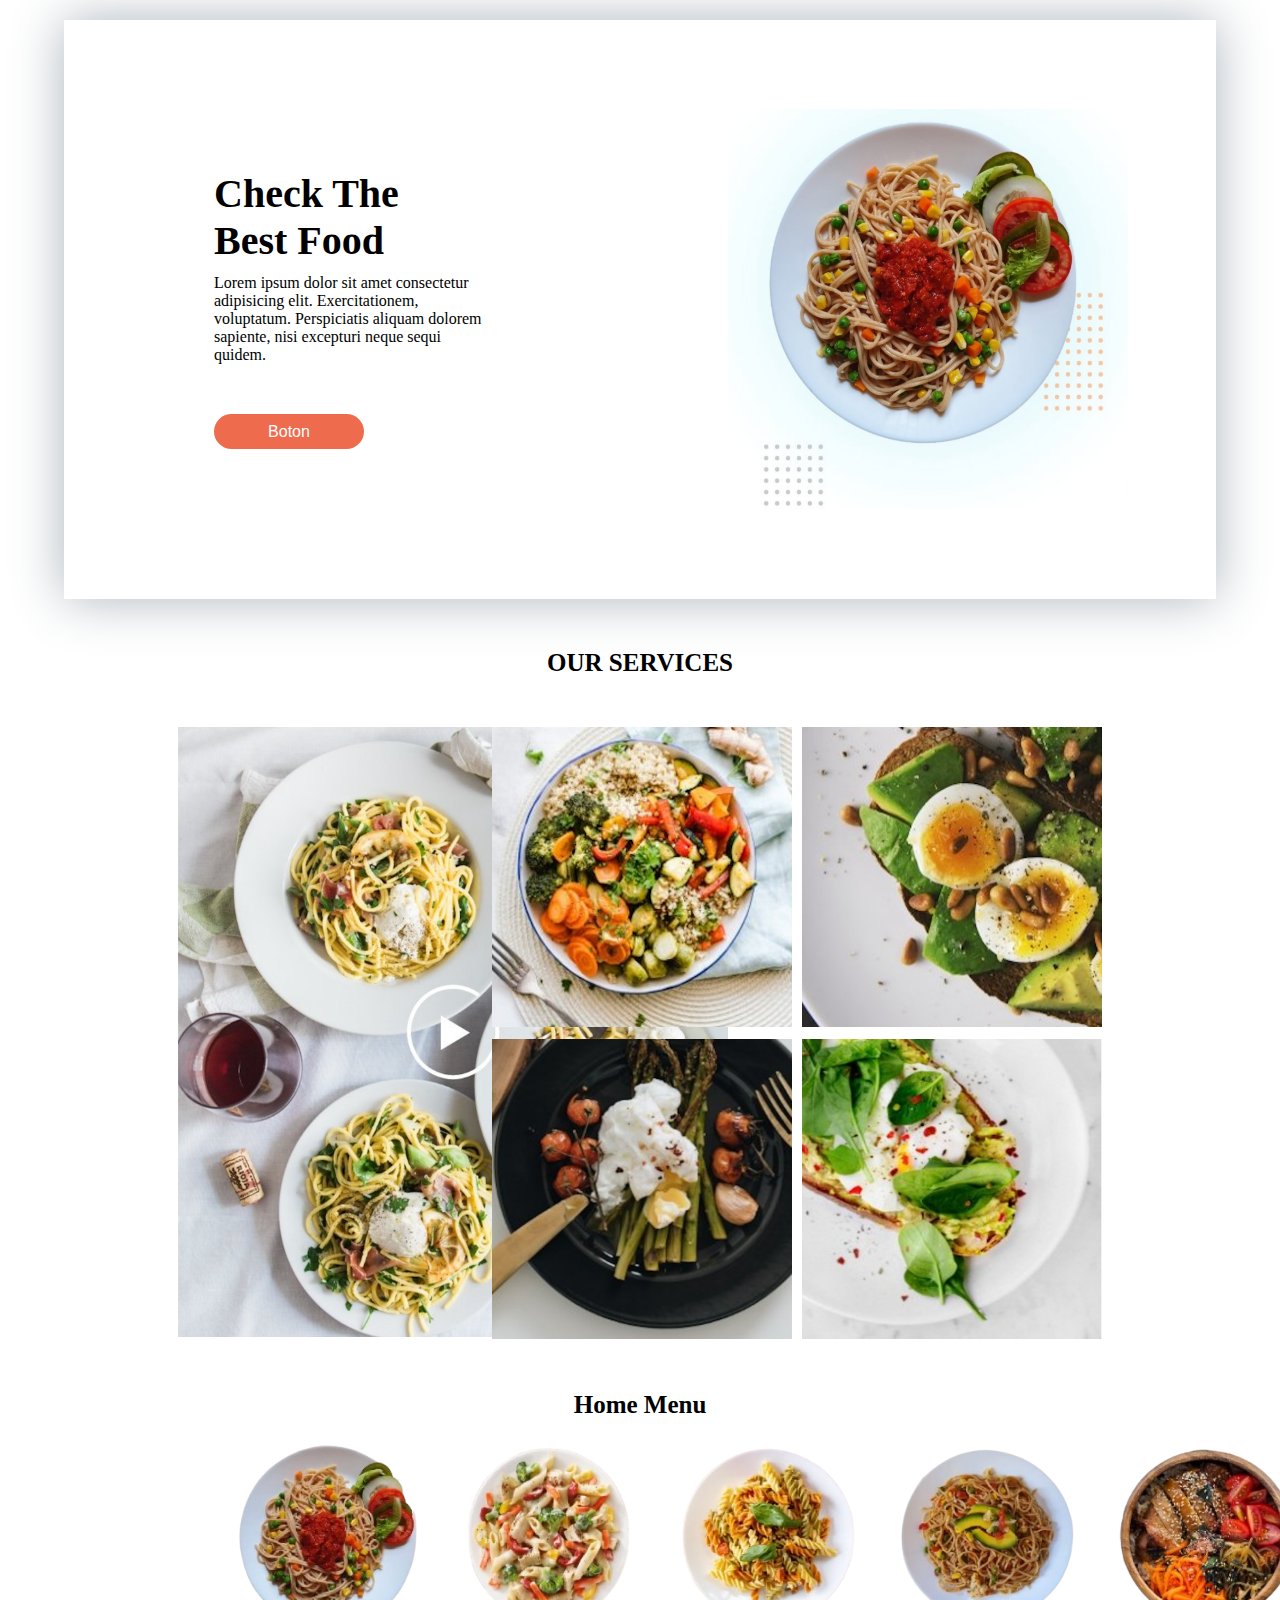
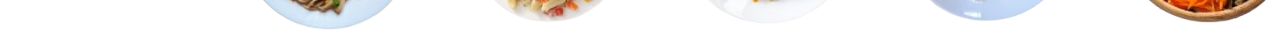
==== proyecto/index_pro.html @ 4a5f5740 "Primer plantiamiento y desarollo del proyecto comida" ====
<!DOCTYPE html>
<html lang="en">
<head>
    <meta charset="UTF-8">
    <meta http-equiv="X-UA-Compatible" content="IE=edge">
    <meta name="viewport" content="width=device-width, initial-scale=1.0">
    <title> Proyecto de Grid </title>
    <link rel="stylesheet" href="../proyecto/style_pro.css">
    <!-- Tipografia pra el Poyecto -->
</head>
<body>
    <header class="container-first-header">
        <div class="container-header">
            <div class="text-header">
                <h1> Check The </br> Best Food </h1>
                <p>Lorem ipsum dolor sit amet consectetur adipisicing elit. Exercitationem, voluptatum.
                    Perspiciatis aliquam dolorem sapiente, nisi excepturi neque sequi quidem.
                </p>
                <button class="container-header-button"> Boton </button>
            </div>

            <div class="photo-header">
                <img src="../proyecto/images/hero.png" alt="Photos-first-header">
            </div>
        </div>
    </header>

    <main class="container-first-main">
        <h2> OUR SERVICES </h2>
        <div class="container-main-services">
            <div class="video"> <img src="../proyecto/images/video.png" alt="video 1"></div>
            <div class="img1"> <img src="../proyecto/images/dish1.png" alt="imagen 1"></div>
            <div class="img2"> <img src="../proyecto/images/dish2.png" alt="imagen 2"></div>
            <div class="img3"> <img src="../proyecto/images/dish3.png" alt="imagen 3"></div>
            <div class="img4"> <img src="../proyecto/images/dish4.png" alt="imagen 4"></div>
        </div>

        <h2> Home Menu </h2>
        <div class="container-main-platos">
            <div class="plato1"> <img src="../proyecto/images/plate1.png" alt="plato 1"></div>
            <div class="plato2"> <img src="../proyecto/images/plate2.png" alt="plato 2"></div>
            <div class="plato3"> <img src="../proyecto/images/plate3.png" alt="plato 3"></div>
            <div class="plato4"> <img src="../proyecto/images/plate4.png" alt="plato 4"></div>
            <div class="plato5"> <img src="../proyecto/images/plate5.png" alt="plato 5"></div>
        </div>
    </main>

</body>
</html>
---- proyecto/style_pro.css ----
*{
    box-sizing: border-box;
    margin: 0;
    padding: 0;
}

html{
    font-size: 62.5%;
}

.container-first-header{
    width: 90%;
    height: auto;
    margin: 0 auto;
    margin-top: 20px;
    box-shadow: 0 0 50px #adb5bd;
}

.container-header{
    display: grid;
    grid-template-columns: repeat(2,1fr);
    grid-template-rows: auto;
}

.text-header{
    margin: 150px;
    place-self: center;
}

.text-header h1{
    font-size: 4rem;
    font-weight: bolder;
    margin-bottom: 10px;
}

.text-header p{
    font-size: 1.6rem;
    font-weight: 300;
    margin-bottom: 30px;
}

.text-header .container-header-button{
    width: 150px;
    height: 35px;
    margin-top: 20PX;
    font-size: 16px;
    border-radius: 50px;
    background-color: #ee6c4d;
    color: white;
    border: none;
}

.photo-header{
    place-self: center;
}

.photo-header img{
    width: 400px;
    height: 400px;
}

.container-first-main{
    width: 80%;
    height: auto;
    margin: 0 auto;
    margin-top: 20px;
}

.container-first-main h2{
    text-align: center;
    font-size: 2.5rem;
    margin-bottom: 20px;
    margin-top: 50px;
}

.container-main-services{
    margin: 50px;
    display: grid;
    grid-template-columns: repeat(4,1fr);
    grid-template-rows: repeat(2,1fr);
    gap: 10px;
    grid-template-areas: 
    "a a b c"
    "a a d e";
}

.container-main-services img{
    width: 300px;
    height: 300px;
}

.video img{
    width: 550px;
    height: 610px;
    place-content: center;
}

.container-main-services .video{
    grid-area: a;
}

.container-main-services .img1{
    grid-area: b;
}

.container-main-services .img2{
    grid-area: c;
}

.container-main-services .img3{
    grid-area: d;
}

.container-main-platos{
    width: 80%;
    height: auto;
    margin: 0 auto;
    margin-top: 20px;
    display: grid;
    grid-template-columns: repeat(6,1fr);
    grid-template-rows: repeat(1,1fr);
    gap: 20px;
    place-items: center;
}

.container-main-platos img{
    width: 200px;
    height: 200px;
}
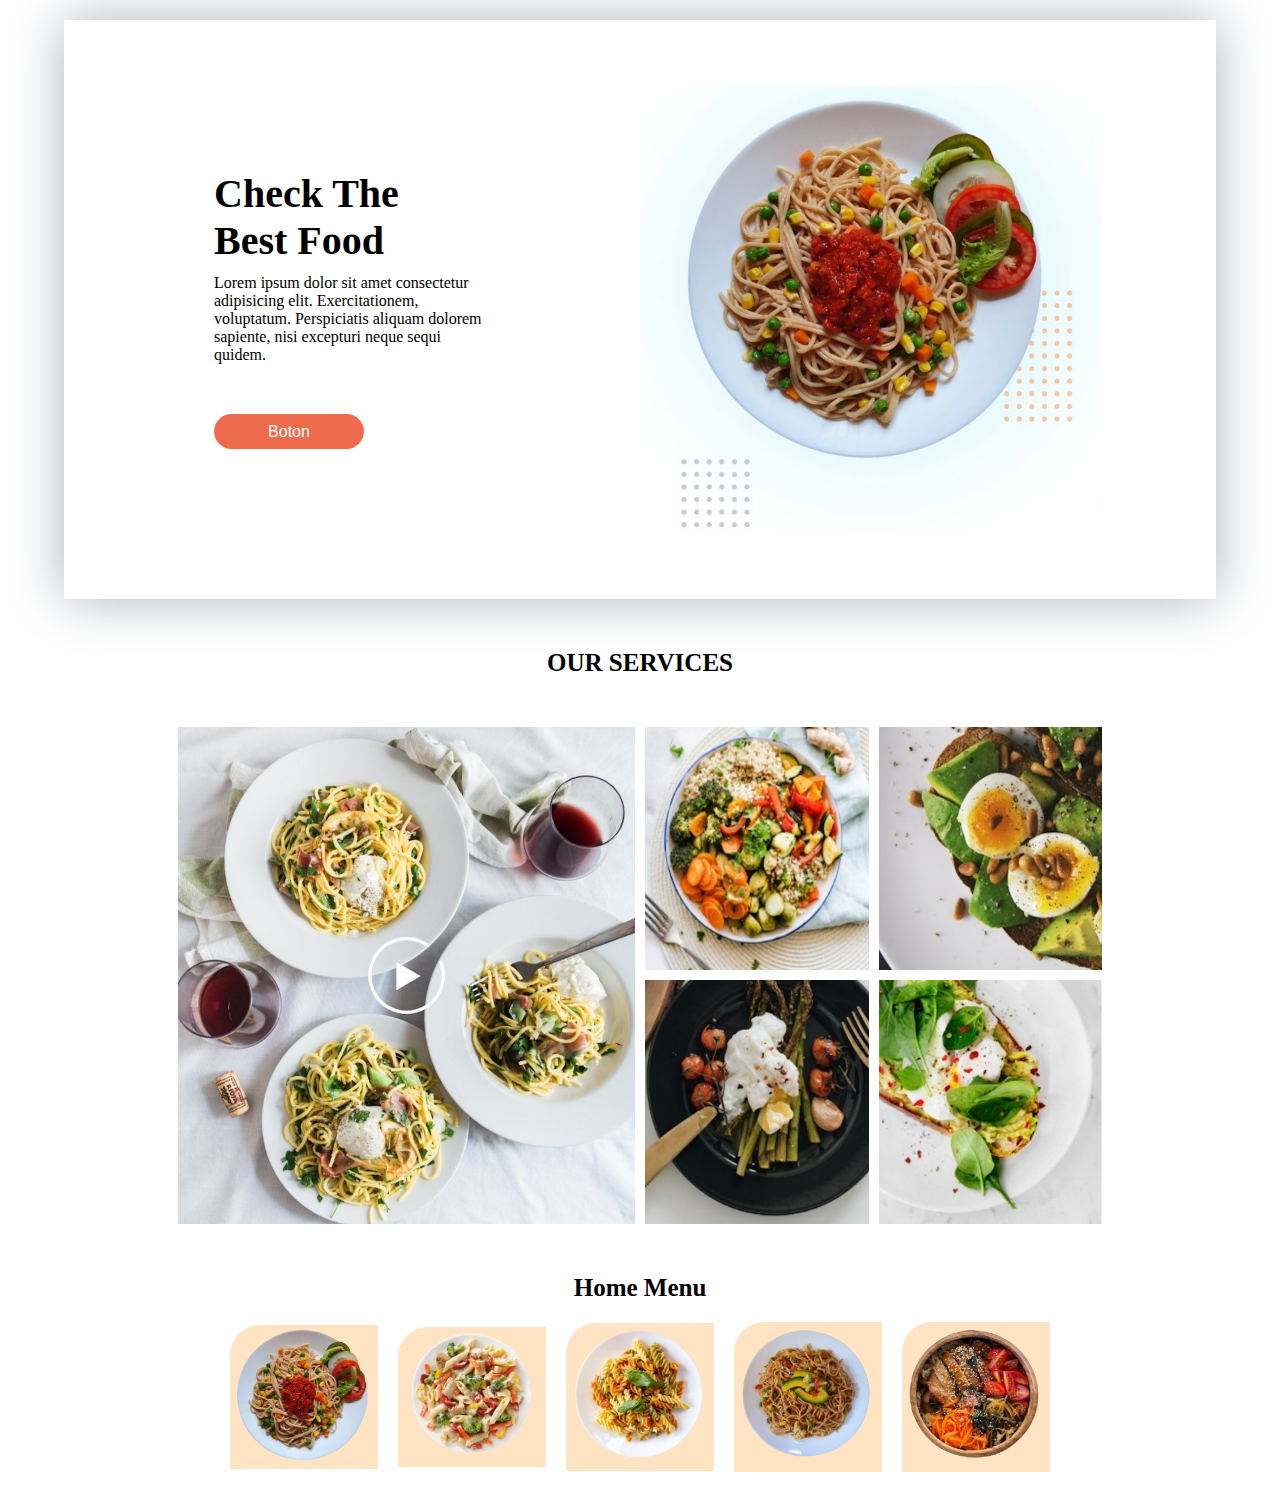
==== commit dbe6b4ed: "Correciones de Stylos del Proyecto" ====
--- a/proyecto/index_pro.html
+++ b/proyecto/index_pro.html
@@ -37,11 +37,11 @@
 
         <h2> Home Menu </h2>
         <div class="container-main-platos">
-            <div class="plato1"> <img src="../proyecto/images/plate1.png" alt="plato 1"></div>
-            <div class="plato2"> <img src="../proyecto/images/plate2.png" alt="plato 2"></div>
-            <div class="plato3"> <img src="../proyecto/images/plate3.png" alt="plato 3"></div>
-            <div class="plato4"> <img src="../proyecto/images/plate4.png" alt="plato 4"></div>
-            <div class="plato5"> <img src="../proyecto/images/plate5.png" alt="plato 5"></div>
+            <div class="plato"> <img src="../proyecto/images/plate1.png" alt="plato 1"></div>
+            <div class="plato"> <img src="../proyecto/images/plate2.png" alt="plato 2"></div>
+            <div class="plato"> <img src="../proyecto/images/plate3.png" alt="plato 3"></div>
+            <div class="plato"> <img src="../proyecto/images/plate4.png" alt="plato 4"></div>
+            <div class="plato"> <img src="../proyecto/images/plate5.png" alt="plato 5"></div>
         </div>
     </main>
 
--- a/proyecto/style_pro.css
+++ b/proyecto/style_pro.css
@@ -55,8 +55,10 @@
 }
 
 .photo-header img{
-    width: 400px;
-    height: 400px;
+    width: 80%;
+    height: 80%;
+    object-fit: cover;
+    justify-items: center;
 }
 
 .container-first-main{
@@ -85,13 +87,13 @@
 }
 
 .container-main-services img{
-    width: 300px;
-    height: 300px;
+    width: 100%;
+    height: 100%;
 }
 
 .video img{
-    width: 550px;
-    height: 610px;
+    width: 100%;
+    height: 100%;
     place-content: center;
 }
 
@@ -117,13 +119,20 @@
     margin: 0 auto;
     margin-top: 20px;
     display: grid;
-    grid-template-columns: repeat(6,1fr);
+    grid-template-columns: repeat(5,1fr);
     grid-template-rows: repeat(1,1fr);
     gap: 20px;
     place-items: center;
 }
 
 .container-main-platos img{
-    width: 200px;
-    height: 200px;
+    width: 100%;
+    height: 100%;
+    object-fit: cover;
+}
+
+.plato{
+    background-color: bisque;
+    border-radius: 30px 0 0 0;
+    margin-bottom: 30px;
 }